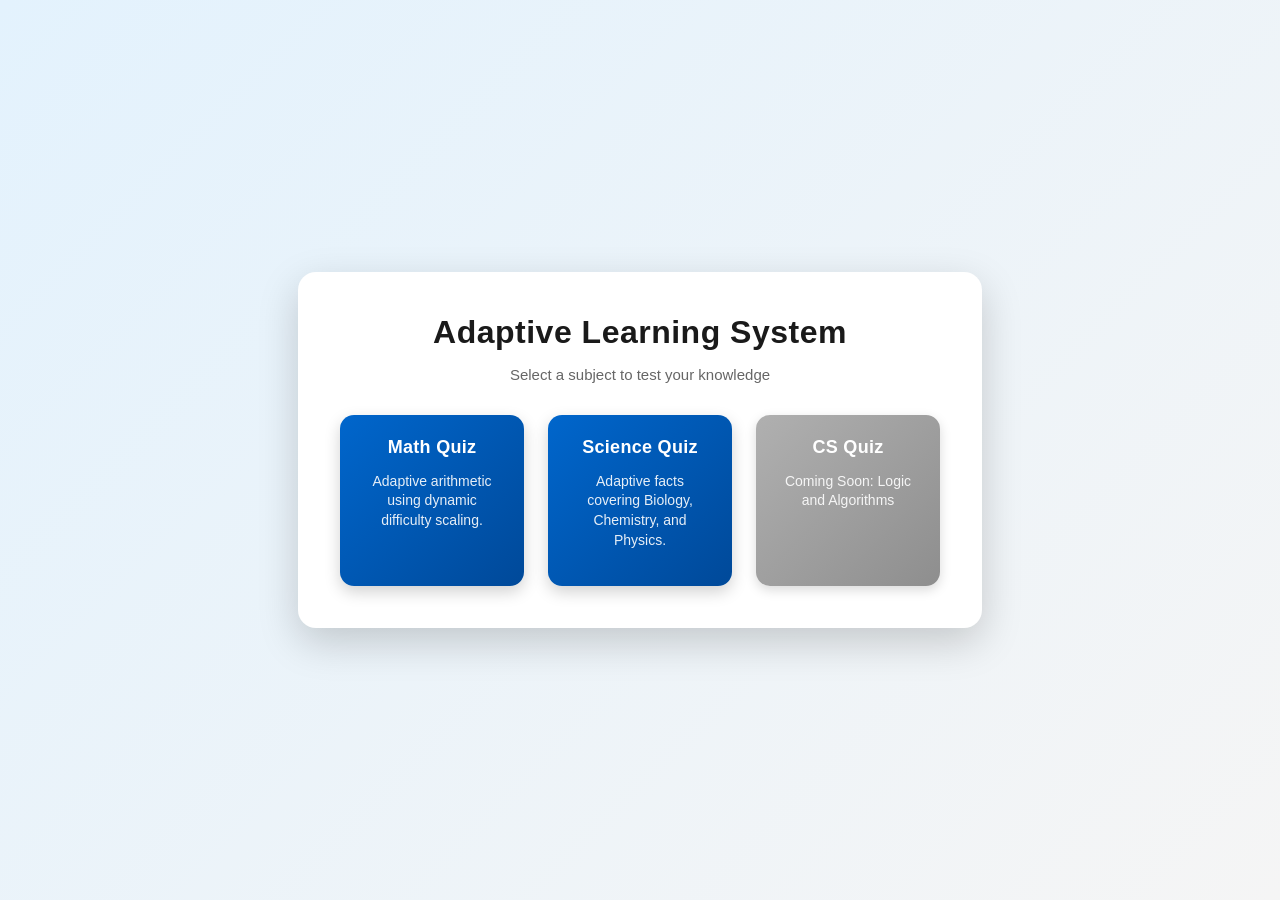
==== MAIN.html @ 31b96e60 "Add adaptive quiz interface with subject selection and improved styling" ====
<!DOCTYPE html>
<html lang="en">
<head>
    <meta charset="UTF-8">
    <meta name="viewport" content="width=device-width, initial-scale=1.0">
    <title>Adaptive Learning Hub</title>
    <link rel="stylesheet" href="main.css">
</head>
<body>

<div class="menu-container">
    <h1>Adaptive Learning System</h1>
    <p class="subtitle">Select a subject to test your knowledge</p>

    <div class="quiz-grid">
        <div class="quiz-card" onclick="startQuiz('math')">
            <h3>Math Quiz</h3>
            <p>Adaptive arithmetic using dynamic difficulty scaling.</p>
        </div>

        <div class="quiz-card" onclick="startQuiz('science')">
            <h3>Science Quiz</h3>
            <p>Adaptive facts covering Biology, Chemistry, and Physics.</p>
        </div>

        <div class="quiz-card disabled">
            <h3>CS Quiz</h3>
            <p>Coming Soon: Logic and Algorithms</p>
        </div>
    </div>
</div>

<script src="main.js"></script>
</body>
</html>
---- main.css ----
/* ---------- GLOBAL ---------- */
body {
    margin: 0;
    font-family: "Segoe UI", Arial, sans-serif;
    background: linear-gradient(135deg, #e3f2fd, #f5f5f5);
    height: 100vh;
    display: flex;
    justify-content: center;
    align-items: center;
}

/* ---------- MENU CONTAINER ---------- */
.menu-container {
    background: #ffffff;
    width: 600px;
    padding: 42px;
    border-radius: 18px;
    box-shadow: 0 14px 40px rgba(0,0,0,0.18);
    text-align: center;
    animation: fadeIn 0.4s ease-in-out;
}

/* ---------- HEADINGS ---------- */
h1 {
    margin-top: 0;
    margin-bottom: 10px;
    color: #1a1a1a;
    letter-spacing: 0.5px;
}

.subtitle {
    color: #666;
    margin-bottom: 32px;
    font-size: 15px;
}

/* ---------- QUIZ GRID ---------- */
.quiz-grid {
    display: grid;
    grid-template-columns: repeat(auto-fit, minmax(180px, 1fr));
    gap: 24px;
}

/* ---------- QUIZ CARD ---------- */
.quiz-card {
    padding: 22px;
    border-radius: 14px;
    background: linear-gradient(135deg, #0066cc, #004999);
    color: white;
    cursor: pointer;
    transition: transform 0.2s ease, box-shadow 0.2s ease, opacity 0.2s ease;
    box-shadow: 0 6px 16px rgba(0,0,0,0.18);
}

.quiz-card:hover {
    transform: translateY(-4px);
    box-shadow: 0 10px 26px rgba(0,0,0,0.25);
    opacity: 0.96;
}

/* ---------- CARD TEXT ---------- */
.quiz-card h3 {
    margin-top: 0;
    margin-bottom: 8px;
    font-size: 18px;
    letter-spacing: 0.3px;
}

.quiz-card p {
    font-size: 14px;
    opacity: 0.9;
    line-height: 1.4;
}

/* ---------- DISABLED / COMING SOON ---------- */
.quiz-card.disabled {
    background: linear-gradient(135deg, #b0b0b0, #8e8e8e);
    cursor: not-allowed;
    box-shadow: 0 4px 12px rgba(0,0,0,0.15);
}

.quiz-card.disabled:hover {
    transform: none;
    box-shadow: 0 4px 12px rgba(0,0,0,0.15);
    opacity: 1;
}

/* ---------- ANIMATION ---------- */
@keyframes fadeIn {
    from {
        opacity: 0;
        transform: translateY(10px);
    }
    to {
        opacity: 1;
        transform: translateY(0);
    }
}
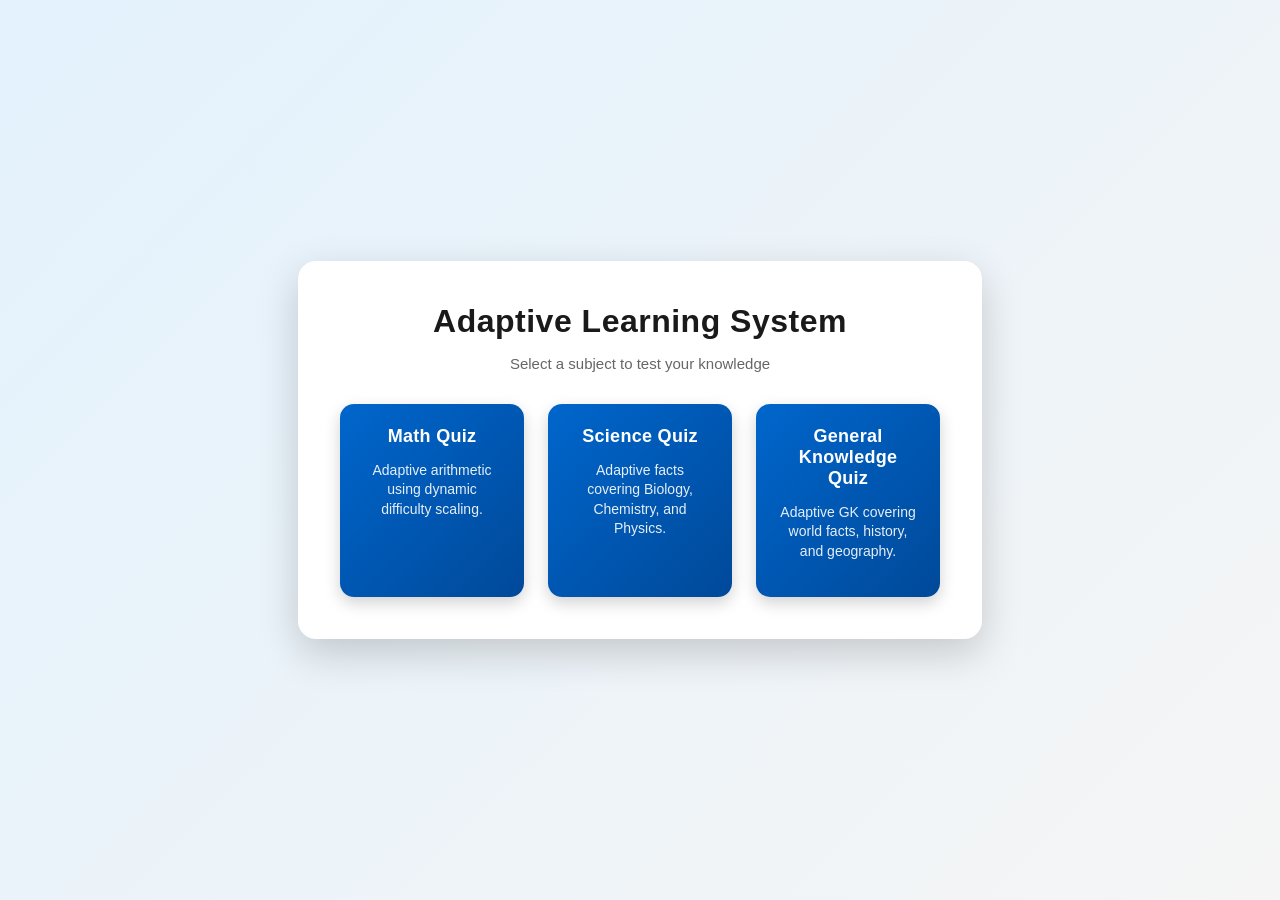
==== commit ca04f250: "third commit" ====
--- a/MAIN.html
+++ b/MAIN.html
@@ -22,11 +22,13 @@
             <h3>Science Quiz</h3>
             <p>Adaptive facts covering Biology, Chemistry, and Physics.</p>
         </div>
+        <div class="quiz-card" onclick="startQuiz('gk')">
+    <h3>General Knowledge Quiz</h3>
+    <p>Adaptive GK covering world facts, history, and geography.</p>
+</div>
 
-        <div class="quiz-card disabled">
-            <h3>CS Quiz</h3>
-            <p>Coming Soon: Logic and Algorithms</p>
-        </div>
+
+       
     </div>
 </div>
 
